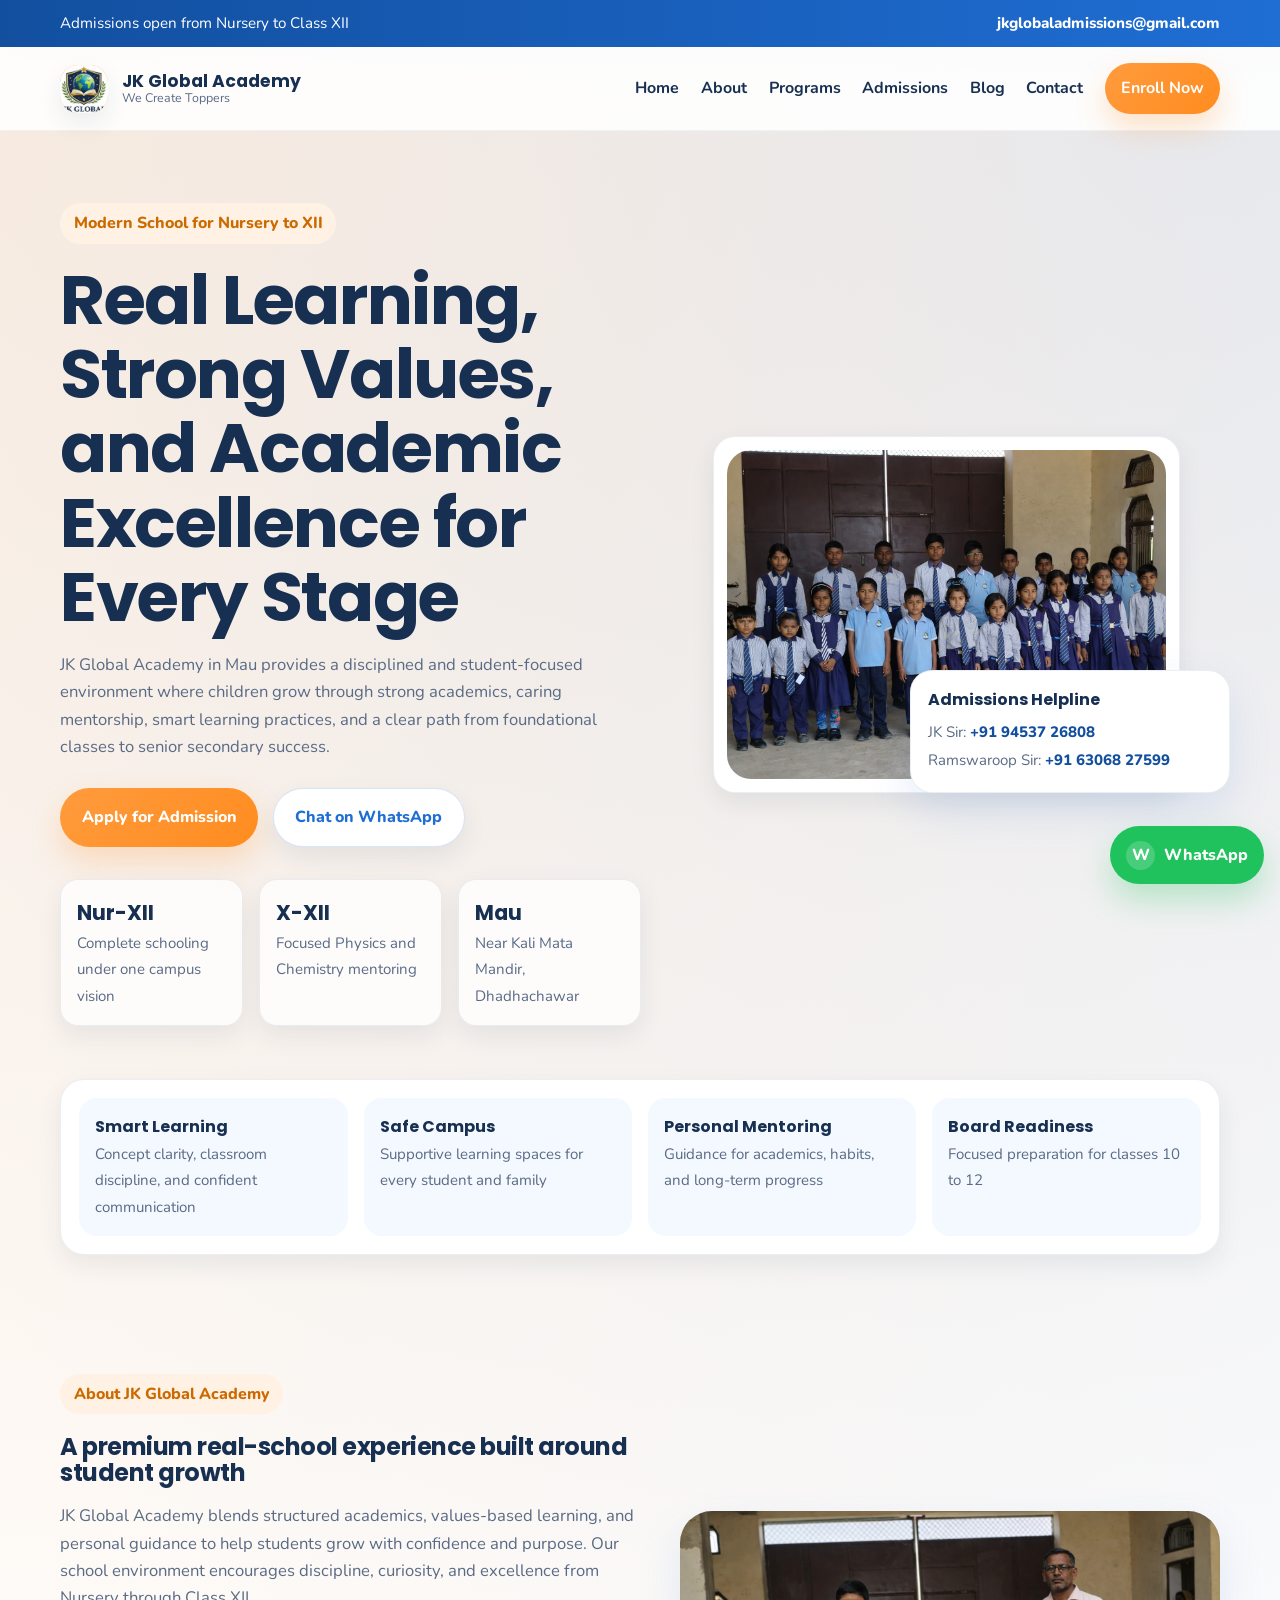
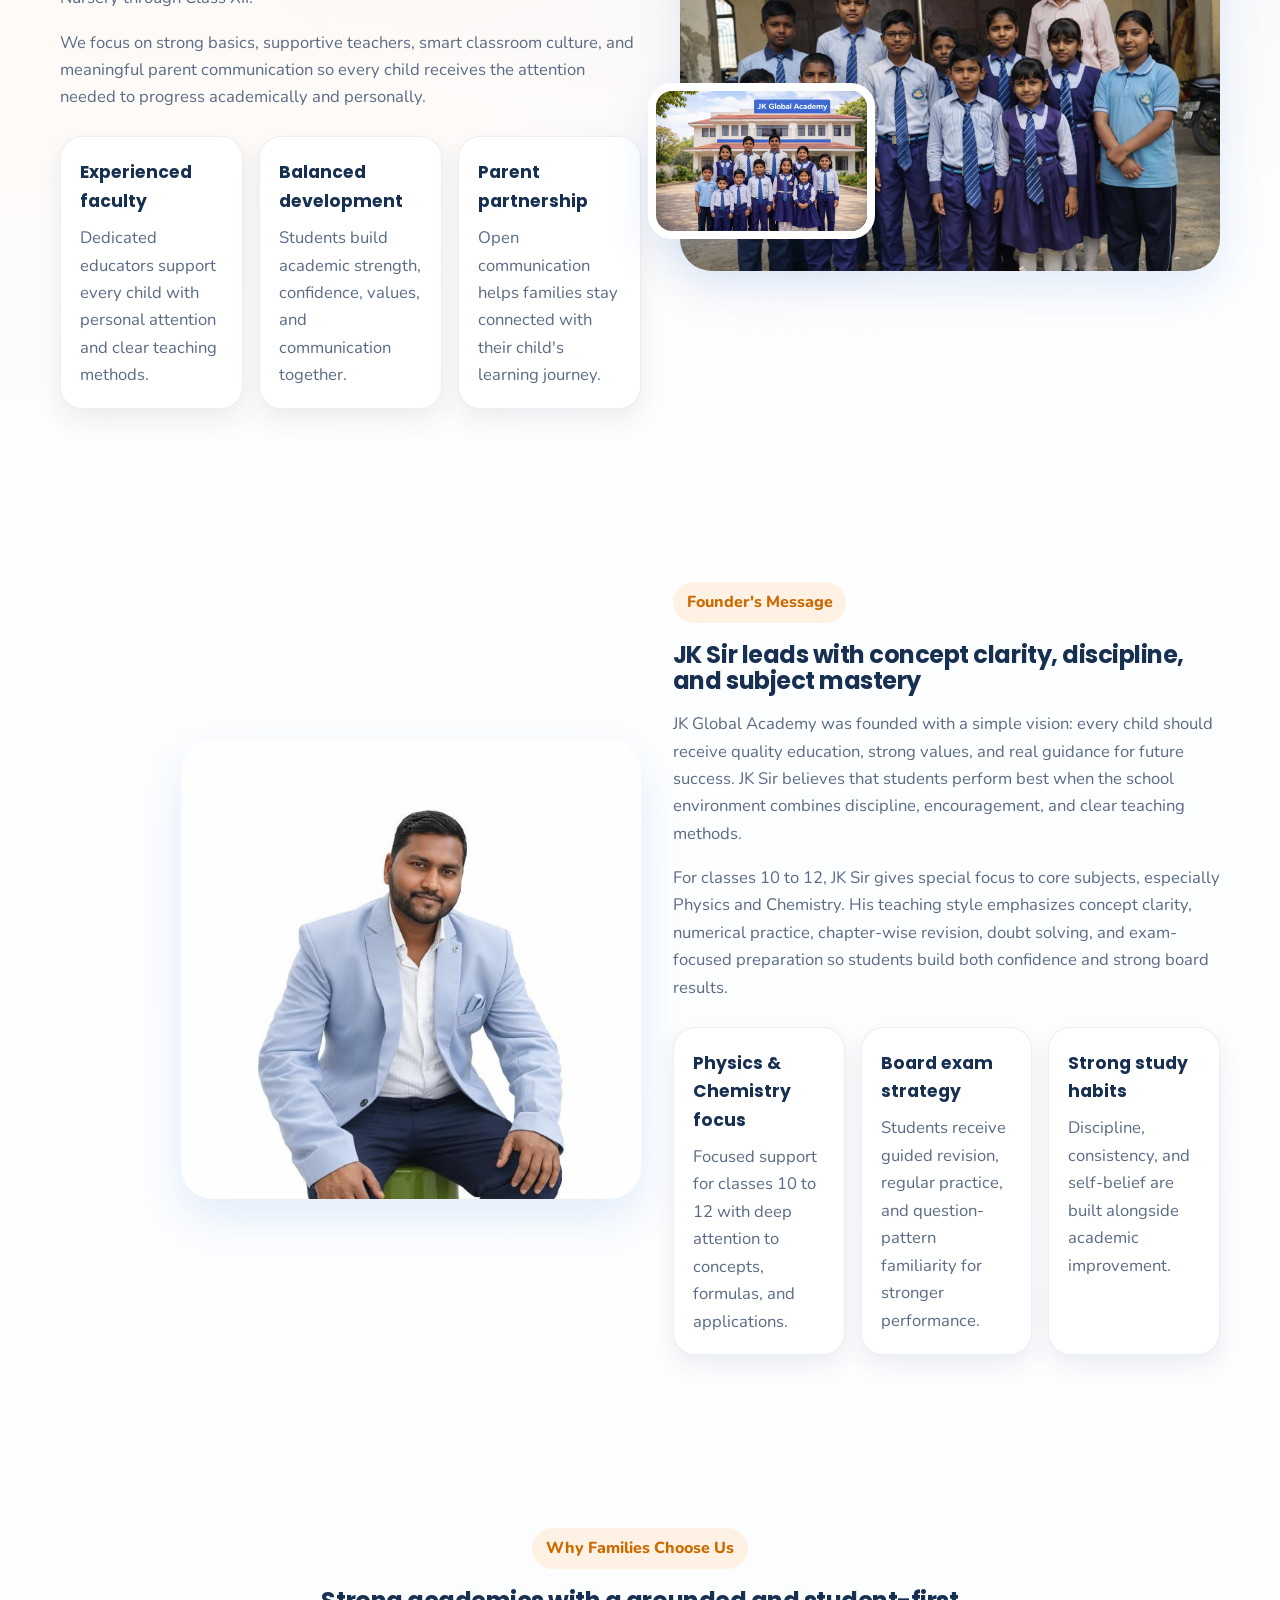
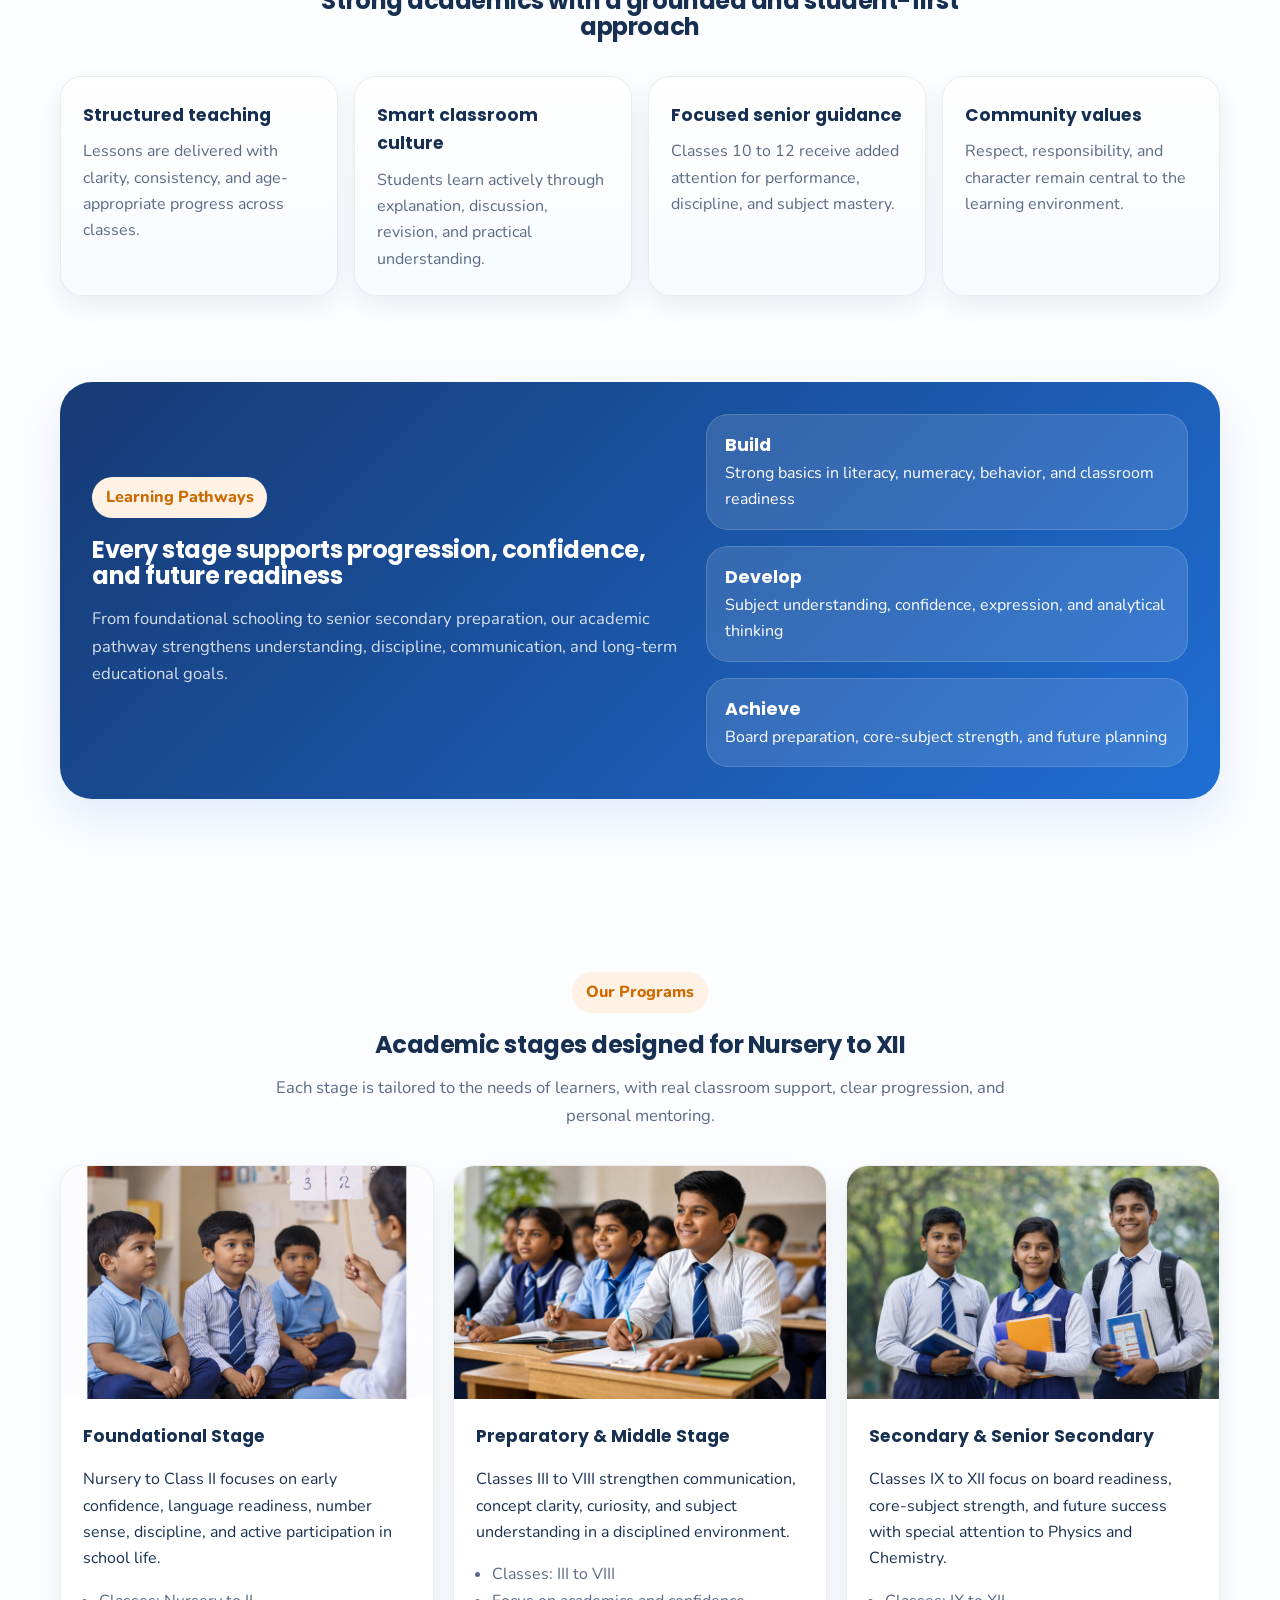
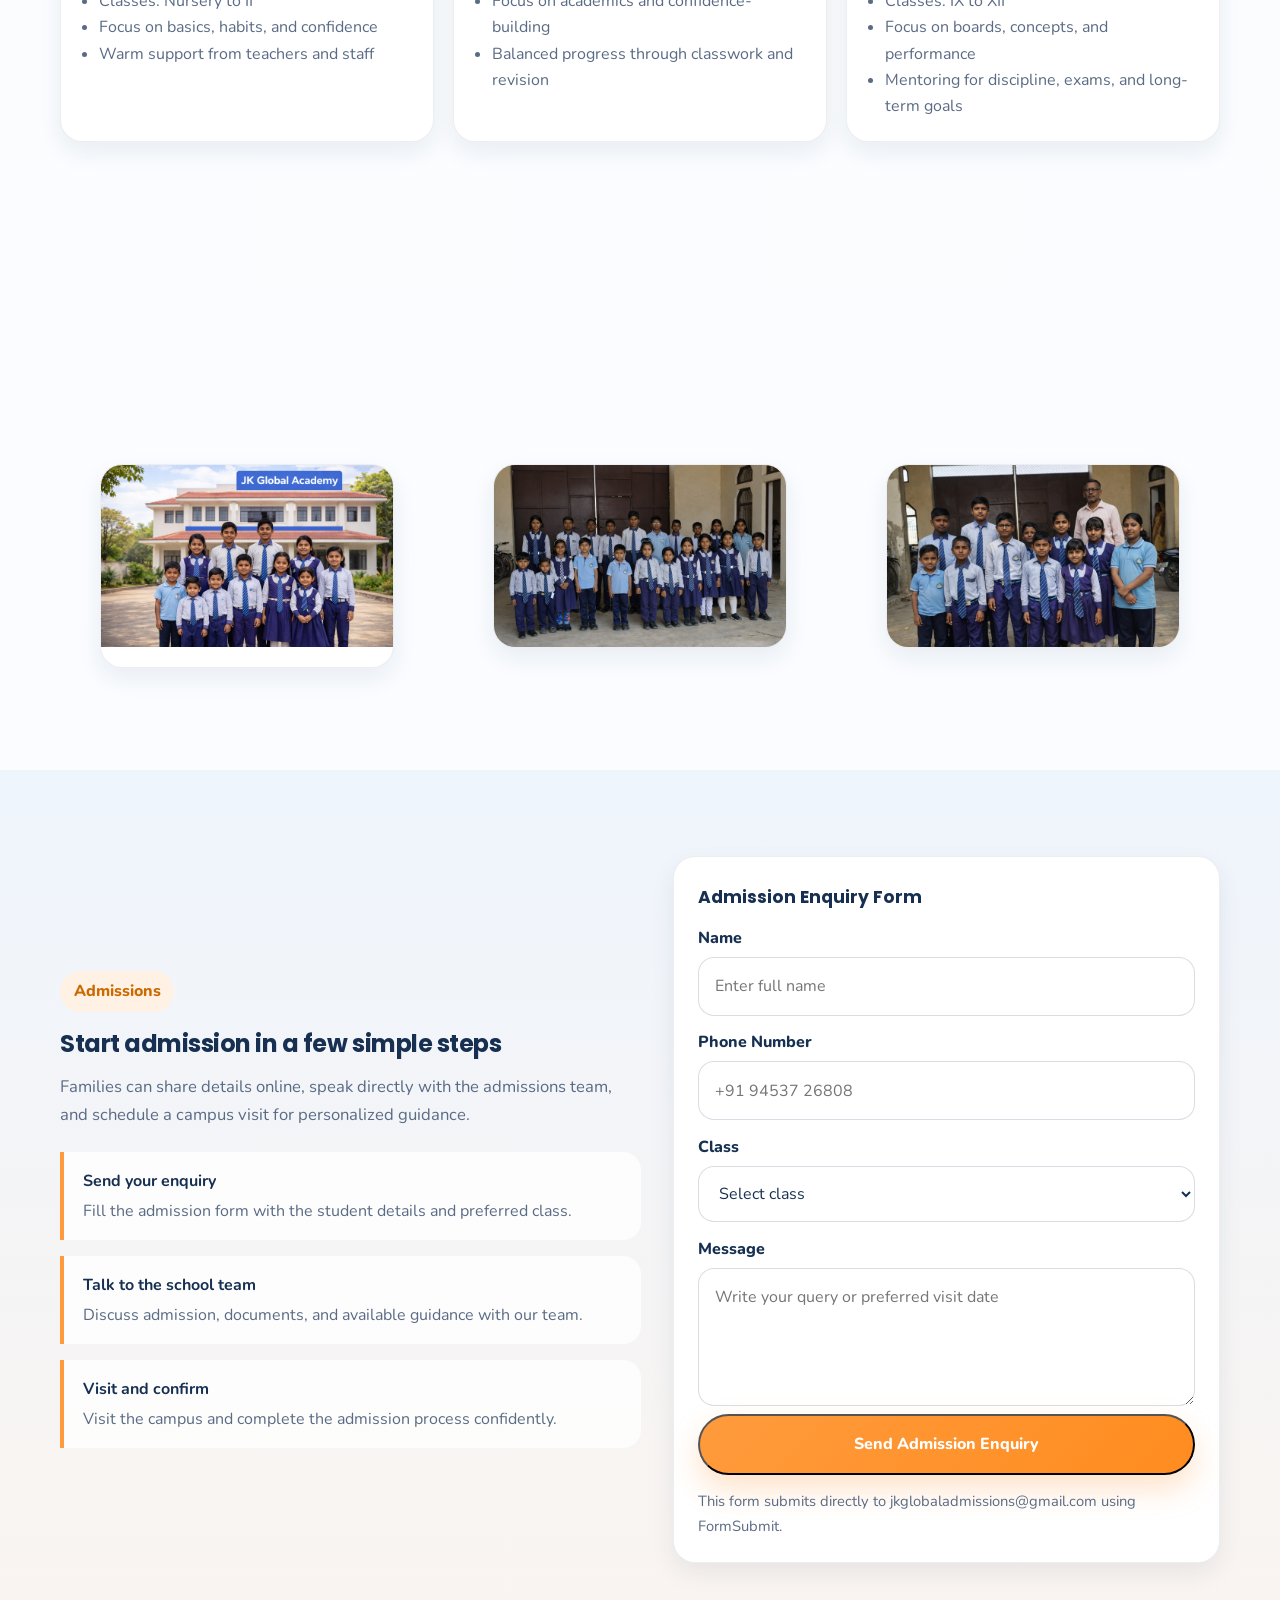
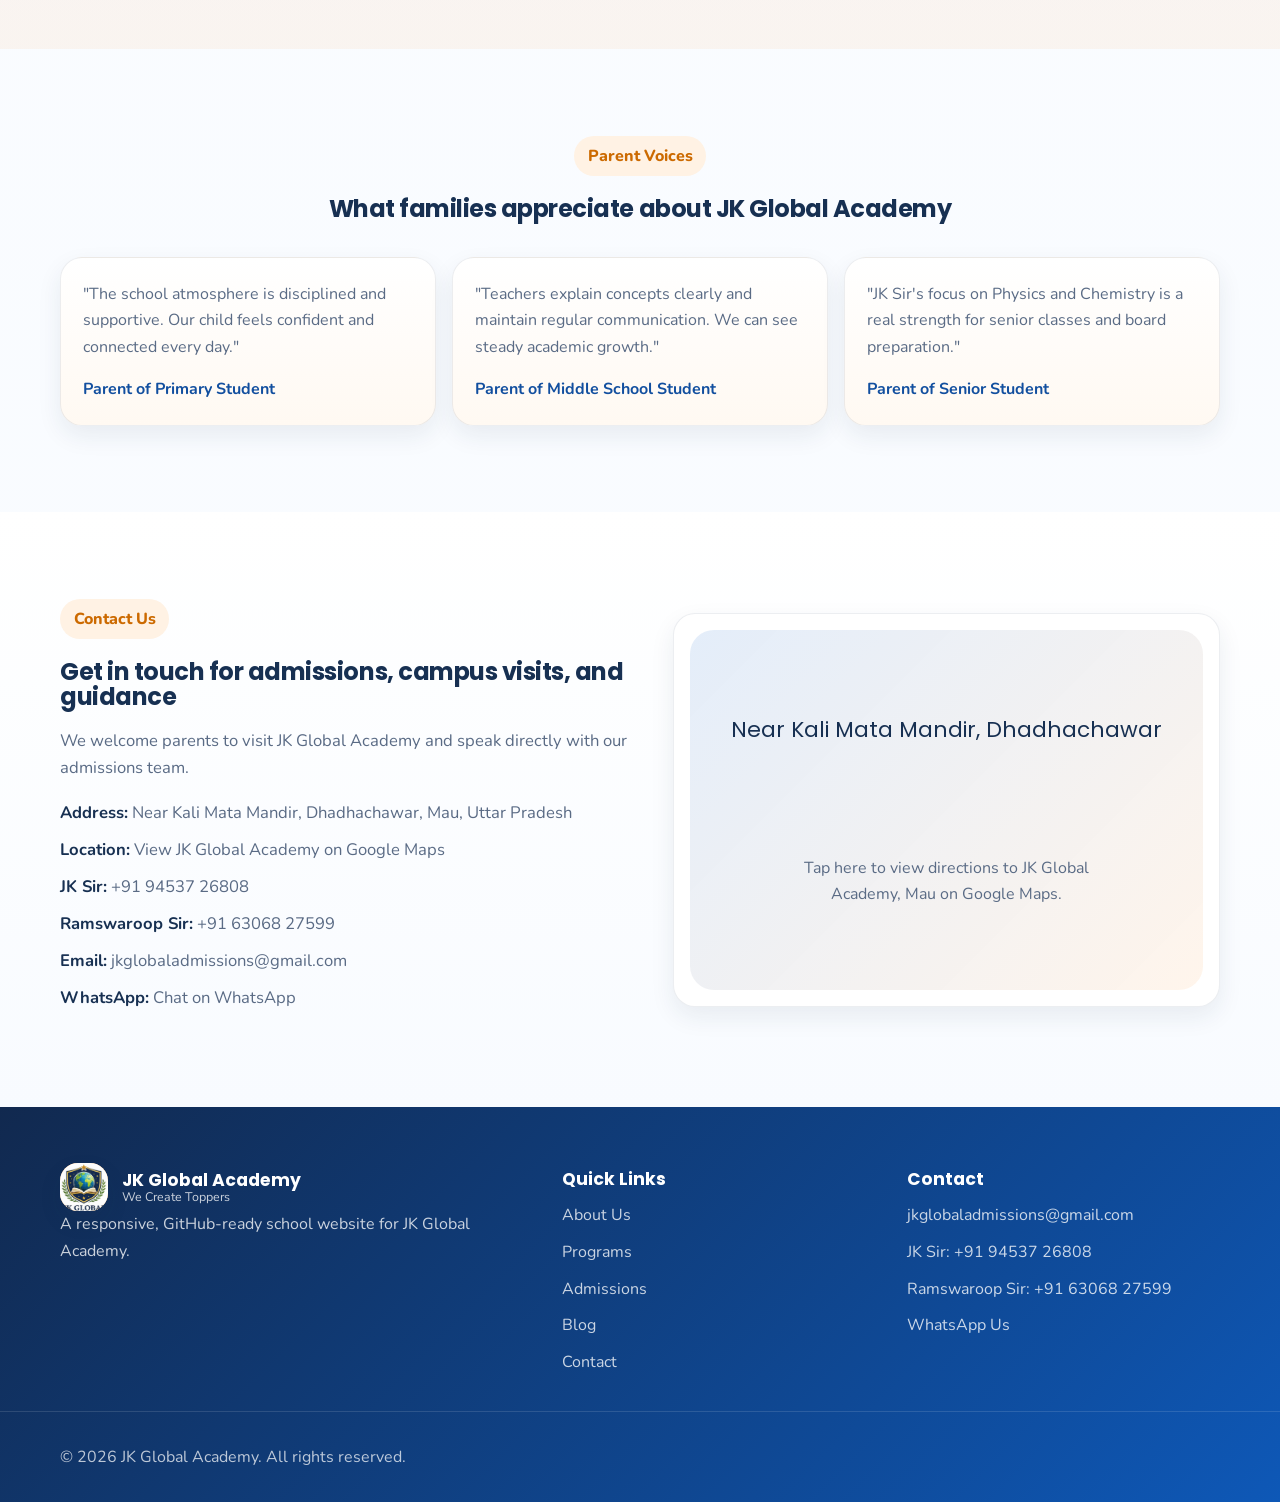
==== index.html @ 8e48e890 "Initial JK Global Academy website" ====
<!DOCTYPE html>
<html lang="en">
<head>
  <meta charset="UTF-8">
  <meta name="viewport" content="width=device-width, initial-scale=1.0">
  <title>JK Global Academy | Nursery to Class XII School in Mau</title>
  <meta name="description" content="JK Global Academy is a modern school in Mau offering quality education from Nursery to Class XII with strong academics, Physics and Chemistry mentoring, smart classrooms, and student-focused learning.">
  <meta name="keywords" content="JK Global Academy, school in Mau, Nursery to XII school, smart classrooms, Physics Chemistry coaching, school admissions Mau">
  <meta name="theme-color" content="#1f6ed4">
  <meta property="og:title" content="JK Global Academy | Nursery to Class XII School in Mau">
  <meta property="og:description" content="A modern and student-focused school in Mau with strong academics, disciplined learning, and future-ready education from Nursery to Class XII.">
  <meta property="og:type" content="website">
  <meta property="og:image" content="images/hero-campus.png">
  <meta property="og:url" content="./index.html">
  <link rel="preconnect" href="https://fonts.googleapis.com">
  <link rel="preconnect" href="https://fonts.gstatic.com" crossorigin>
  <link href="https://fonts.googleapis.com/css2?family=Nunito:wght@400;600;700;800&family=Poppins:wght@500;600;700;800&display=swap" rel="stylesheet">
  <link rel="stylesheet" href="css/style.css">
  <script type="application/ld+json">
    {
      "@context": "https://schema.org",
      "@type": "School",
      "name": "JK Global Academy",
      "description": "A modern school offering education from Nursery to Class XII in Mau, Uttar Pradesh.",
      "url": "./index.html",
      "logo": "images/jk-global-academy-logo.jpeg",
      "image": "images/hero-campus.png",
      "email": "jkglobaladmissions@gmail.com",
      "telephone": "+91 94537 26808",
      "hasMap": "https://goo.gl/maps/88rn2fQvHPdk5mEs8",
      "address": {
        "@type": "PostalAddress",
        "streetAddress": "Near Kali Mata Mandir, Dhadhachawar",
        "addressLocality": "Mau",
        "addressRegion": "Uttar Pradesh",
        "addressCountry": "IN"
      }
    }
  </script>
</head>
<body>
  <a class="skip-link" href="#main-content">Skip to content</a>

  <header class="site-header" id="top">
    <div class="topbar">
      <div class="container topbar__content">
        <p>Admissions open from Nursery to Class XII</p>
        <a href="mailto:jkglobaladmissions@gmail.com">jkglobaladmissions@gmail.com</a>
      </div>
    </div>

    <div class="nav-shell">
      <div class="container navbar">
        <a class="brand" href="index.html" aria-label="JK Global Academy home">
          <span class="brand__mark">
            <img src="images/jk-global-academy-logo.jpeg" alt="JK Global Academy logo" width="80" height="80">
          </span>
          <span class="brand__text">
            <strong>JK Global Academy</strong>
            <small>We Create Toppers</small>
          </span>
        </a>

        <button class="nav-toggle" type="button" aria-expanded="false" aria-controls="site-menu" aria-label="Toggle navigation">
          <span></span>
          <span></span>
          <span></span>
        </button>

        <nav class="nav-menu" id="site-menu" aria-label="Primary">
          <a href="#top">Home</a>
          <a href="#about">About</a>
          <a href="#programs">Programs</a>
          <a href="#admissions">Admissions</a>
          <a href="blog.html">Blog</a>
          <a href="#contact">Contact</a>
          <a class="btn btn--sm btn--primary" href="#admissions">Enroll Now</a>
        </nav>
      </div>
    </div>
  </header>

  <main id="main-content">
    <section class="hero">
      <div class="container hero__grid">
        <div class="hero__content reveal">
          <span class="eyebrow">Modern School for Nursery to XII</span>
          <h1>Real Learning, Strong Values, and Academic Excellence for Every Stage</h1>
          <p>
            JK Global Academy in Mau provides a disciplined and student-focused environment where children grow through strong academics, caring mentorship, smart learning practices, and a clear path from foundational classes to senior secondary success.
          </p>
          <div class="hero__actions">
            <a class="btn btn--primary" href="#admissions">Apply for Admission</a>
            <a class="btn btn--secondary" href="https://wa.me/919453726808" target="_blank" rel="noopener noreferrer">Chat on WhatsApp</a>
          </div>
          <ul class="hero__stats" aria-label="School highlights">
            <li><strong>Nur-XII</strong><span>Complete schooling under one campus vision</span></li>
            <li><strong>X-XII</strong><span>Focused Physics and Chemistry mentoring</span></li>
            <li><strong>Mau</strong><span>Near Kali Mata Mandir, Dhadhachawar</span></li>
          </ul>
        </div>

        <div class="hero__visual reveal">
          <figure class="hero-photo">
            <img src="images/hero-campus.png" alt="JK Global Academy students standing together on campus" width="1536" height="1024" fetchpriority="high">
          </figure>
          <div class="hero-badge">
            <strong>Admissions Helpline</strong>
            <p>JK Sir: <a href="tel:+919453726808">+91 94537 26808</a></p>
            <p>Ramswaroop Sir: <a href="tel:+916306827599">+91 63068 27599</a></p>
          </div>
        </div>
      </div>
    </section>

    <section class="trust-strip">
      <div class="container trust-strip__grid reveal">
        <div>
          <strong>Smart Learning</strong>
          <span>Concept clarity, classroom discipline, and confident communication</span>
        </div>
        <div>
          <strong>Safe Campus</strong>
          <span>Supportive learning spaces for every student and family</span>
        </div>
        <div>
          <strong>Personal Mentoring</strong>
          <span>Guidance for academics, habits, and long-term progress</span>
        </div>
        <div>
          <strong>Board Readiness</strong>
          <span>Focused preparation for classes 10 to 12</span>
        </div>
      </div>
    </section>

    <section class="section about" id="about">
      <div class="container split">
        <div class="section-copy reveal">
          <span class="eyebrow">About JK Global Academy</span>
          <h2>A premium real-school experience built around student growth</h2>
          <p>
            JK Global Academy blends structured academics, values-based learning, and personal guidance to help students grow with confidence and purpose. Our school environment encourages discipline, curiosity, and excellence from Nursery through Class XII.
          </p>
          <p>
            We focus on strong basics, supportive teachers, smart classroom culture, and meaningful parent communication so every child receives the attention needed to progress academically and personally.
          </p>
          <div class="feature-list">
            <article>
              <h3>Experienced faculty</h3>
              <p>Dedicated educators support every child with personal attention and clear teaching methods.</p>
            </article>
            <article>
              <h3>Balanced development</h3>
              <p>Students build academic strength, confidence, values, and communication together.</p>
            </article>
            <article>
              <h3>Parent partnership</h3>
              <p>Open communication helps families stay connected with their child's learning journey.</p>
            </article>
          </div>
        </div>

        <div class="about-visual reveal">
          <div class="media-stack">
            <img class="media-stack__main photo-frame" src="images/about-students.png" alt="JK Global Academy students with a teacher on campus" width="1536" height="1024" loading="lazy">
            <img class="media-stack__float photo-frame" src="images/school-gallery-1.png" alt="Young students learning together at JK Global Academy" width="1536" height="1024" loading="lazy">
          </div>
        </div>
      </div>
    </section>

    <section class="section founder">
      <div class="container split founder__grid">
        <div class="about-visual reveal">
          <div class="media-stack founder-stack">
            <img class="media-stack__main founder-photo" src="images/jk-sir-founder.png" alt="JK Sir, founder of JK Global Academy" width="640" height="640" loading="lazy">
          </div>
        </div>

        <div class="section-copy reveal">
          <span class="eyebrow">Founder's Message</span>
          <h2>JK Sir leads with concept clarity, discipline, and subject mastery</h2>
          <p>
            JK Global Academy was founded with a simple vision: every child should receive quality education, strong values, and real guidance for future success. JK Sir believes that students perform best when the school environment combines discipline, encouragement, and clear teaching methods.
          </p>
          <p>
            For classes 10 to 12, JK Sir gives special focus to core subjects, especially Physics and Chemistry. His teaching style emphasizes concept clarity, numerical practice, chapter-wise revision, doubt solving, and exam-focused preparation so students build both confidence and strong board results.
          </p>
          <div class="feature-list founder-points">
            <article>
              <h3>Physics &amp; Chemistry focus</h3>
              <p>Focused support for classes 10 to 12 with deep attention to concepts, formulas, and applications.</p>
            </article>
            <article>
              <h3>Board exam strategy</h3>
              <p>Students receive guided revision, regular practice, and question-pattern familiarity for stronger performance.</p>
            </article>
            <article>
              <h3>Strong study habits</h3>
              <p>Discipline, consistency, and self-belief are built alongside academic improvement.</p>
            </article>
          </div>
        </div>
      </div>
    </section>

    <section class="section reasons">
      <div class="container">
        <div class="section-heading reveal">
          <span class="eyebrow">Why Families Choose Us</span>
          <h2>Strong academics with a grounded and student-first approach</h2>
        </div>
        <div class="cards-grid">
          <article class="info-card reveal">
            <h3>Structured teaching</h3>
            <p>Lessons are delivered with clarity, consistency, and age-appropriate progress across classes.</p>
          </article>
          <article class="info-card reveal">
            <h3>Smart classroom culture</h3>
            <p>Students learn actively through explanation, discussion, revision, and practical understanding.</p>
          </article>
          <article class="info-card reveal">
            <h3>Focused senior guidance</h3>
            <p>Classes 10 to 12 receive added attention for performance, discipline, and subject mastery.</p>
          </article>
          <article class="info-card reveal">
            <h3>Community values</h3>
            <p>Respect, responsibility, and character remain central to the learning environment.</p>
          </article>
        </div>
      </div>
    </section>

    <section class="section pathways">
      <div class="container">
        <div class="pathways__box reveal">
          <div class="section-copy">
            <span class="eyebrow">Learning Pathways</span>
            <h2>Every stage supports progression, confidence, and future readiness</h2>
            <p>
              From foundational schooling to senior secondary preparation, our academic pathway strengthens understanding, discipline, communication, and long-term educational goals.
            </p>
          </div>
          <div class="pathways__steps">
            <div><strong>Build</strong><span>Strong basics in literacy, numeracy, behavior, and classroom readiness</span></div>
            <div><strong>Develop</strong><span>Subject understanding, confidence, expression, and analytical thinking</span></div>
            <div><strong>Achieve</strong><span>Board preparation, core-subject strength, and future planning</span></div>
          </div>
        </div>
      </div>
    </section>

    <section class="section programs" id="programs">
      <div class="container">
        <div class="section-heading reveal">
          <span class="eyebrow">Our Programs</span>
          <h2>Academic stages designed for Nursery to XII</h2>
          <p>Each stage is tailored to the needs of learners, with real classroom support, clear progression, and personal mentoring.</p>
        </div>

        <div class="program-grid">
          <article class="program-card reveal">
            <img src="images/foundational-stage.png" alt="Foundational stage students at JK Global Academy" width="1011" height="927" loading="lazy">
            <div class="program-card__content">
              <h3>Foundational Stage</h3>
              <p>Nursery to Class II focuses on early confidence, language readiness, number sense, discipline, and active participation in school life.</p>
              <ul>
                <li>Classes: Nursery to II</li>
                <li>Focus on basics, habits, and confidence</li>
                <li>Warm support from teachers and staff</li>
              </ul>
            </div>
          </article>

          <article class="program-card reveal">
            <img src="images/preparatory-middle-stage.png" alt="Preparatory and middle stage students learning in the classroom" width="1536" height="1024" loading="lazy">
            <div class="program-card__content">
              <h3>Preparatory &amp; Middle Stage</h3>
              <p>Classes III to VIII strengthen communication, concept clarity, curiosity, and subject understanding in a disciplined environment.</p>
              <ul>
                <li>Classes: III to VIII</li>
                <li>Focus on academics and confidence-building</li>
                <li>Balanced progress through classwork and revision</li>
              </ul>
            </div>
          </article>

          <article class="program-card reveal">
            <img src="images/secondary-senior-stage.png" alt="Secondary and senior secondary students of JK Global Academy" width="1536" height="1024" loading="lazy">
            <div class="program-card__content">
              <h3>Secondary &amp; Senior Secondary</h3>
              <p>Classes IX to XII focus on board readiness, core-subject strength, and future success with special attention to Physics and Chemistry.</p>
              <ul>
                <li>Classes: IX to XII</li>
                <li>Focus on boards, concepts, and performance</li>
                <li>Mentoring for discipline, exams, and long-term goals</li>
              </ul>
            </div>
          </article>
        </div>
      </div>
    </section>

    <section class="section gallery-alt">
      <div class="container">
        <div class="section-heading reveal">
          <span class="eyebrow">School Highlights</span>
          <h2>Real moments from the JK Global Academy learning environment</h2>
          <p>Our campus reflects discipline, participation, and a strong sense of belonging for students across classes.</p>
        </div>
        <div class="gallery-grid">
          <figure class="gallery-card gallery-card--large reveal">
            <img src="images/school-gallery-1.png" alt="Young students at JK Global Academy during a school activity" width="1536" height="1024" loading="lazy">
          </figure>
          <figure class="gallery-card reveal">
            <img src="images/school-gallery-2.png" alt="Senior students learning together in a classroom" width="1536" height="1024" loading="lazy">
          </figure>
          <figure class="gallery-card reveal">
            <img src="images/about-students.png" alt="Student group photo with teacher at JK Global Academy" width="1536" height="1024" loading="lazy">
          </figure>
        </div>
      </div>
    </section>

    <section class="section admissions" id="admissions">
      <div class="container admissions__grid">
        <div class="section-copy reveal">
          <span class="eyebrow">Admissions</span>
          <h2>Start admission in a few simple steps</h2>
          <p>
            Families can share details online, speak directly with the admissions team, and schedule a campus visit for personalized guidance.
          </p>
          <ol class="timeline">
            <li><strong>Send your enquiry</strong><span>Fill the admission form with the student details and preferred class.</span></li>
            <li><strong>Talk to the school team</strong><span>Discuss admission, documents, and available guidance with our team.</span></li>
            <li><strong>Visit and confirm</strong><span>Visit the campus and complete the admission process confidently.</span></li>
          </ol>
        </div>

        <form class="admission-form reveal" action="https://formsubmit.co/jkglobaladmissions@gmail.com" method="POST">
          <h3>Admission Enquiry Form</h3>
          <input type="hidden" name="_subject" value="New Admission Enquiry - JK Global Academy">
          <input type="hidden" name="_captcha" value="false">
          <input type="hidden" name="_template" value="table">

          <label for="name">Name</label>
          <input id="name" name="Name" type="text" placeholder="Enter full name" required>

          <label for="phone">Phone Number</label>
          <input id="phone" name="Phone Number" type="tel" inputmode="tel" placeholder="+91 94537 26808" required>

          <label for="class">Class</label>
          <select id="class" name="Class" required>
            <option value="">Select class</option>
            <option>Nursery to II</option>
            <option>III to VIII</option>
            <option>IX to XII</option>
          </select>

          <label for="message">Message</label>
          <textarea id="message" name="Message" rows="4" placeholder="Write your query or preferred visit date"></textarea>

          <button class="btn btn--primary btn--block" type="submit">Send Admission Enquiry</button>
          <p class="form-note">This form submits directly to <a href="mailto:jkglobaladmissions@gmail.com">jkglobaladmissions@gmail.com</a> using FormSubmit.</p>
        </form>
      </div>
    </section>

    <section class="section testimonials">
      <div class="container">
        <div class="section-heading reveal">
          <span class="eyebrow">Parent Voices</span>
          <h2>What families appreciate about JK Global Academy</h2>
        </div>
        <div class="testimonial-grid">
          <article class="testimonial-card reveal">
            <p>"The school atmosphere is disciplined and supportive. Our child feels confident and connected every day."</p>
            <strong>Parent of Primary Student</strong>
          </article>
          <article class="testimonial-card reveal">
            <p>"Teachers explain concepts clearly and maintain regular communication. We can see steady academic growth."</p>
            <strong>Parent of Middle School Student</strong>
          </article>
          <article class="testimonial-card reveal">
            <p>"JK Sir's focus on Physics and Chemistry is a real strength for senior classes and board preparation."</p>
            <strong>Parent of Senior Student</strong>
          </article>
        </div>
      </div>
    </section>

    <section class="section contact" id="contact">
      <div class="container contact__grid">
        <div class="section-copy reveal">
          <span class="eyebrow">Contact Us</span>
          <h2>Get in touch for admissions, campus visits, and guidance</h2>
          <p>We welcome parents to visit JK Global Academy and speak directly with our admissions team.</p>
          <div class="contact-list">
            <p><strong>Address:</strong> Near Kali Mata Mandir, Dhadhachawar, Mau, Uttar Pradesh</p>
            <p><strong>Location:</strong> <a href="https://goo.gl/maps/88rn2fQvHPdk5mEs8" target="_blank" rel="noopener noreferrer">View JK Global Academy on Google Maps</a></p>
            <p><strong>JK Sir:</strong> <a href="tel:+919453726808">+91 94537 26808</a></p>
            <p><strong>Ramswaroop Sir:</strong> <a href="tel:+916306827599">+91 63068 27599</a></p>
            <p><strong>Email:</strong> <a href="mailto:jkglobaladmissions@gmail.com">jkglobaladmissions@gmail.com</a></p>
            <p><strong>WhatsApp:</strong> <a href="https://wa.me/919453726808" target="_blank" rel="noopener noreferrer">Chat on WhatsApp</a></p>
          </div>
        </div>

        <div class="map-card reveal">
          <a class="map-placeholder map-placeholder--link" href="https://goo.gl/maps/88rn2fQvHPdk5mEs8" target="_blank" rel="noopener noreferrer" aria-label="Open JK Global Academy location in Google Maps">
            <span>Near Kali Mata Mandir, Dhadhachawar</span>
            <p>Tap here to view directions to JK Global Academy, Mau on Google Maps.</p>
          </a>
        </div>
      </div>
    </section>
  </main>

  <footer class="site-footer">
    <div class="container footer-grid">
      <div>
        <a class="brand brand--footer" href="index.html">
          <span class="brand__mark">
            <img src="images/jk-global-academy-logo.jpeg" alt="JK Global Academy logo" width="80" height="80" loading="lazy">
          </span>
          <span class="brand__text">
            <strong>JK Global Academy</strong>
            <small>We Create Toppers</small>
          </span>
        </a>
        <p class="footer-copy">A responsive, GitHub-ready school website for JK Global Academy.</p>
      </div>

      <div>
        <h3>Quick Links</h3>
        <ul class="footer-links">
          <li><a href="#about">About Us</a></li>
          <li><a href="#programs">Programs</a></li>
          <li><a href="#admissions">Admissions</a></li>
          <li><a href="blog.html">Blog</a></li>
          <li><a href="#contact">Contact</a></li>
        </ul>
      </div>

      <div>
        <h3>Contact</h3>
        <ul class="footer-links">
          <li><a href="mailto:jkglobaladmissions@gmail.com">jkglobaladmissions@gmail.com</a></li>
          <li><a href="tel:+919453726808">JK Sir: +91 94537 26808</a></li>
          <li><a href="tel:+916306827599">Ramswaroop Sir: +91 63068 27599</a></li>
          <li><a href="https://wa.me/919453726808" target="_blank" rel="noopener noreferrer">WhatsApp Us</a></li>
        </ul>
      </div>
    </div>

    <div class="footer-bottom">
      <div class="container">
        <p>&copy; 2026 JK Global Academy. All rights reserved.</p>
      </div>
    </div>
  </footer>

  <a class="whatsapp-float" href="https://wa.me/919453726808" target="_blank" rel="noopener noreferrer" aria-label="Chat on WhatsApp">
    <span aria-hidden="true">W</span>
    <span>WhatsApp</span>
  </a>

  <script src="js/script.js" defer></script>
</body>
</html>
---- css/style.css ----
:root{
  --primary:#1f6ed4;
  --primary-dark:#124f9f;
  --accent:#ff9b3d;
  --accent-soft:#fff2e4;
  --surface:#ffffff;
  --surface-alt:#f4f8ff;
  --text:#173052;
  --muted:#5a6b85;
  --line:rgba(23,48,82,.1);
  --shadow:0 18px 45px rgba(31,110,212,.12);
  --shadow-soft:0 10px 24px rgba(23,48,82,.08);
  --radius-lg:32px;
  --radius-md:22px;
  --radius-sm:16px;
  --container:min(1160px,calc(100% - 2rem));
}

*{box-sizing:border-box}
html{scroll-behavior:smooth}
body{
  margin:0;
  font-family:"Nunito",sans-serif;
  color:var(--text);
  background:
    radial-gradient(circle at top left,rgba(255,155,61,.16),transparent 28%),
    radial-gradient(circle at top right,rgba(31,110,212,.12),transparent 24%),
    linear-gradient(180deg,#fff 0%,#f8fbff 100%);
  line-height:1.65;
}
img{display:block;max-width:100%;height:auto}
a{color:inherit;text-decoration:none}
button,input,select,textarea{font:inherit}
button{cursor:pointer}
.container{width:var(--container);margin:0 auto}
.section{padding:5.4rem 0}
.skip-link{position:absolute;left:-999px;top:0;background:#000;color:#fff;padding:.75rem 1rem;z-index:100}
.skip-link:focus{left:1rem}

.topbar{background:linear-gradient(90deg,var(--primary-dark),var(--primary));color:#fff;font-size:.95rem}
.topbar__content{display:flex;align-items:center;justify-content:space-between;gap:1rem;padding:.7rem 0}
.topbar p{margin:0}
.topbar a{font-weight:800}

.nav-shell{position:sticky;top:0;z-index:40;backdrop-filter:blur(16px);background:rgba(255,255,255,.88);border-bottom:1px solid rgba(23,48,82,.06)}
.navbar{display:flex;align-items:center;justify-content:space-between;gap:1rem;padding:1rem 0}
.brand{display:flex;align-items:center;gap:.9rem;min-width:0}
.brand__mark{
  width:3rem;height:3rem;display:grid;place-items:center;border-radius:18px;background:linear-gradient(135deg,var(--accent),#ffb95f);
  box-shadow:var(--shadow-soft);overflow:hidden
}
.brand__mark img{width:100%;height:100%;object-fit:cover}
.brand__text{display:flex;flex-direction:column;line-height:1.1}
.brand__text strong{font-family:"Poppins",sans-serif;font-size:1.08rem}
.brand__text small{color:var(--muted);font-size:.78rem}

.nav-menu{display:flex;align-items:center;gap:1.35rem}
.nav-menu a{font-weight:700;transition:color .25s ease,transform .25s ease}
.nav-menu a:hover{color:var(--primary);transform:translateY(-1px)}
.nav-toggle{display:none;width:3rem;height:3rem;border:1px solid var(--line);border-radius:16px;background:#fff;padding:.65rem}
.nav-toggle span{display:block;height:2px;border-radius:99px;background:var(--text)}
.nav-toggle span+span{margin-top:.32rem}

.btn{
  display:inline-flex;align-items:center;justify-content:center;gap:.45rem;padding:.95rem 1.35rem;border-radius:999px;
  font-weight:800;transition:transform .25s ease,box-shadow .25s ease,background .25s ease
}
.btn:hover{transform:translateY(-2px)}
.btn--primary{background:linear-gradient(135deg,var(--accent),#ff8c1f);color:#fff;box-shadow:0 14px 30px rgba(255,155,61,.28)}
.btn--secondary{background:#fff;color:var(--primary);border:1px solid rgba(31,110,212,.18);box-shadow:var(--shadow-soft)}
.btn--sm{padding:.75rem 1rem}
.btn--block{width:100%}

.eyebrow{
  display:inline-flex;padding:.45rem .85rem;border-radius:999px;background:var(--accent-soft);color:#cc6a00;
  font-weight:800;margin-bottom:1rem
}
.hero h1,.section-heading h2,.section-copy h2,.blog-hero h1,.article-card h1{
  margin:.2rem 0 1rem;font-family:"Poppins",sans-serif;line-height:1.08;letter-spacing:-.02em
}
.hero h1{font-size:clamp(2.5rem,6vw,4.3rem)}
.section-heading{max-width:760px;margin:0 auto 2.25rem;text-align:center}
.hero p,.section-heading p,.section-copy p,.blog-hero p,.article-card p{color:var(--muted);font-size:1.04rem}

.hero{padding:4.5rem 0 3.3rem}
.hero__grid,.split,.admissions__grid,.contact__grid,.blog-hero__grid{
  display:grid;grid-template-columns:1.03fr .97fr;gap:2rem;align-items:center
}
.hero__actions{display:flex;flex-wrap:wrap;gap:.9rem;margin:1.7rem 0 2rem}
.hero__stats{margin:0;padding:0;list-style:none;display:grid;grid-template-columns:repeat(3,1fr);gap:1rem}
.hero__stats li{padding:1rem;background:rgba(255,255,255,.76);border:1px solid rgba(23,48,82,.08);border-radius:18px;box-shadow:var(--shadow-soft)}
.hero__stats strong{display:block;font-family:"Poppins",sans-serif;font-size:1.3rem}
.hero__stats span{font-size:.94rem;color:var(--muted)}

.hero__visual{position:relative}
.hero-photo,.blog-hero__image,.gallery-card,.program-card,.blog-card,.article-card,.map-card,.testimonial-card,.info-card,.admission-form,.feature-list article{
  background:#fff;border:1px solid rgba(23,48,82,.08);border-radius:var(--radius-md);box-shadow:var(--shadow-soft)
}
.hero-photo{overflow:hidden;padding:.8rem}
.hero-photo img{border-radius:24px;aspect-ratio:4/3;object-fit:cover}
.hero-badge{
  position:absolute;right:-.6rem;bottom:1rem;width:min(320px,84%);padding:1rem 1.1rem;border-radius:22px;background:#fff;
  box-shadow:var(--shadow);border:1px solid rgba(23,48,82,.08)
}
.hero-badge strong{display:block;font-family:"Poppins",sans-serif;margin-bottom:.45rem}
.hero-badge p{margin:.2rem 0;color:var(--muted);font-size:.94rem}
.hero-badge a{color:var(--primary-dark);font-weight:800}

.trust-strip{padding:0 0 2rem}
.trust-strip__grid{display:grid;grid-template-columns:repeat(4,1fr);gap:1rem;padding:1.15rem;background:#fff;border-radius:24px;border:1px solid rgba(23,48,82,.08);box-shadow:var(--shadow-soft)}
.trust-strip__grid div{padding:1rem;border-radius:18px;background:var(--surface-alt)}
.trust-strip__grid strong{display:block;font-family:"Poppins",sans-serif}
.trust-strip__grid span{color:var(--muted);font-size:.94rem}

.feature-list{display:grid;grid-template-columns:repeat(3,1fr);gap:1rem;margin-top:1.6rem}
.feature-list article{padding:1.2rem}
.feature-list h3,.info-card h3,.program-card h3,.admission-form h3,.site-footer h3,.blog-card h2{
  margin:.1rem 0 .55rem;font-family:"Poppins",sans-serif;font-size:1.08rem
}
.feature-list p,.info-card p,.testimonial-card p,.footer-copy,.blog-card p{margin:0;color:var(--muted)}

.media-stack{position:relative;max-width:540px;margin-left:auto}
.media-stack__main{border-radius:var(--radius-lg);box-shadow:var(--shadow)}
.media-stack__float{
  position:absolute;left:-2rem;bottom:2rem;width:min(250px,42%);border:8px solid #fff;border-radius:24px;box-shadow:var(--shadow)
}
.photo-frame{object-fit:cover;background:#edf4ff}
.founder__grid{align-items:center}
.founder-stack{max-width:460px}
.founder-photo{width:100%;aspect-ratio:1/1;object-fit:cover;background:#f4f8ff}
.founder-points{grid-template-columns:repeat(3,1fr)}

.cards-grid,.testimonial-grid{display:grid;grid-template-columns:repeat(4,1fr);gap:1rem}
.testimonial-grid{grid-template-columns:repeat(3,1fr)}
.info-card,.testimonial-card{padding:1.4rem}
.info-card{background:linear-gradient(180deg,#fff,#f7fbff)}
.testimonial-card{background:linear-gradient(180deg,#fff,#fff9f2)}
.testimonial-card strong{display:block;margin-top:1rem;color:var(--primary-dark)}

.pathways{padding-top:0}
.pathways__box{
  display:grid;grid-template-columns:1.1fr .9fr;gap:1.5rem;align-items:center;padding:2rem;border-radius:var(--radius-lg);
  background:linear-gradient(135deg,#163a74,#1f6ed4);color:#fff;box-shadow:var(--shadow)
}
.pathways__box p{color:rgba(255,255,255,.82)}
.pathways__steps{display:grid;gap:1rem}
.pathways__steps div{padding:1rem 1.15rem;border-radius:22px;background:rgba(255,255,255,.12);border:1px solid rgba(255,255,255,.15)}
.pathways__steps strong{display:block;font-family:"Poppins",sans-serif;font-size:1.1rem}

.program-grid,.blog-grid,.gallery-grid{display:grid;grid-template-columns:repeat(3,1fr);gap:1.2rem}
.program-card,.blog-card,.gallery-card{overflow:hidden}
.program-card img,.blog-card img,.gallery-card img{width:100%;aspect-ratio:16/10;object-fit:cover}
.program-card{transition:transform .28s ease,box-shadow .28s ease}
.program-card:hover,.blog-card:hover,.gallery-card:hover{transform:translateY(-8px);box-shadow:0 20px 48px rgba(23,48,82,.14)}
.program-card__content,.blog-card__content{padding:1.35rem}
.program-card ul{margin:1rem 0 0;padding-left:1rem;color:var(--muted)}
.gallery-card--large{grid-row:span 2}

.gallery-alt{padding-top:0}

.admissions{background:linear-gradient(180deg,rgba(31,110,212,.05),rgba(255,155,61,.08))}
.timeline{margin:1.5rem 0 0;padding:0;list-style:none;display:grid;gap:1rem}
.timeline li{display:grid;gap:.2rem;padding:1rem 1rem 1rem 1.2rem;border-left:4px solid var(--accent);background:rgba(255,255,255,.8);border-radius:0 18px 18px 0}
.timeline span{color:var(--muted)}
.admission-form{padding:1.5rem}
.admission-form label{display:block;margin:.85rem 0 .35rem;font-weight:800}
.admission-form input,.admission-form select,.admission-form textarea{
  width:100%;border:1px solid rgba(23,48,82,.16);border-radius:16px;padding:.95rem 1rem;background:#fff;color:var(--text);
  transition:border-color .25s ease,box-shadow .25s ease
}
.admission-form input:focus,.admission-form select:focus,.admission-form textarea:focus{
  outline:none;border-color:var(--primary);box-shadow:0 0 0 4px rgba(31,110,212,.12)
}
.form-note{margin:.9rem 0 0;color:var(--muted);font-size:.92rem}

.contact{background:linear-gradient(180deg,#fff,#f8fbff)}
.contact-list p{margin:.6rem 0;color:var(--muted)}
.contact-list strong{color:var(--text)}
.map-card{padding:1rem}
.map-placeholder{
  min-height:360px;border-radius:24px;display:grid;place-items:center;text-align:center;padding:2rem;
  background:linear-gradient(135deg,rgba(31,110,212,.12),rgba(255,155,61,.1)),repeating-linear-gradient(45deg,rgba(255,255,255,.6) 0,rgba(255,255,255,.6) 14px,transparent 14px,transparent 28px)
}
.map-placeholder--link{transition:transform .25s ease,box-shadow .25s ease}
.map-placeholder--link:hover{transform:translateY(-4px);box-shadow:var(--shadow)}
.map-placeholder span{display:block;font-family:"Poppins",sans-serif;font-size:1.35rem;margin-bottom:.45rem}
.map-placeholder p{max-width:320px;margin:0;color:var(--muted)}

.blog-hero{padding:4.4rem 0 2.4rem}
.blog-hero__image{overflow:hidden;padding:.8rem}
.blog-hero__image img{border-radius:24px;aspect-ratio:4/3;object-fit:cover}
.blog-card__tag{font-weight:800;color:var(--primary);margin-bottom:.55rem}
.article-stack{display:grid;gap:1.4rem}
.article-card{padding:1.7rem}
.article-card h2{margin:1.2rem 0 .65rem;font-family:"Poppins",sans-serif;font-size:1.2rem}

.site-footer{color:#fff;background:linear-gradient(135deg,#11294f,#0e58b7);padding-top:3.5rem}
.footer-grid{display:grid;grid-template-columns:1.2fr .8fr .8fr;gap:2rem;padding-bottom:2.2rem}
.brand--footer .brand__text small,.footer-copy,.footer-links a{color:rgba(255,255,255,.78)}
.footer-links{list-style:none;margin:0;padding:0;display:grid;gap:.65rem}
.footer-bottom{border-top:1px solid rgba(255,255,255,.12);padding:1rem 0;color:rgba(255,255,255,.72)}

.whatsapp-float{
  position:fixed;right:1rem;bottom:1rem;z-index:30;display:inline-flex;align-items:center;gap:.55rem;padding:.9rem 1rem;border-radius:999px;
  background:#20c25d;color:#fff;font-weight:800;box-shadow:0 16px 32px rgba(32,194,93,.28)
}
.whatsapp-float span:first-child{
  width:1.8rem;height:1.8rem;display:grid;place-items:center;border-radius:50%;background:rgba(255,255,255,.18)
}

.reveal{opacity:0;transform:translateY(26px);transition:opacity .7s ease,transform .7s ease}
.reveal.is-visible{opacity:1;transform:translateY(0)}

@media (max-width:1080px){
  .hero__grid,.split,.admissions__grid,.contact__grid,.blog-hero__grid,.pathways__box,.program-grid,.cards-grid,.testimonial-grid,.trust-strip__grid,.footer-grid,.gallery-grid,.feature-list,.blog-grid{grid-template-columns:1fr 1fr}
  .program-grid .program-card:last-child,.gallery-card--large{grid-column:auto;grid-row:auto}
}

@media (max-width:860px){
  .topbar__content{flex-direction:column;text-align:center}
  .nav-toggle{display:block}
  .nav-menu{
    position:absolute;left:1rem;right:1rem;top:calc(100% + .75rem);display:none;flex-direction:column;align-items:flex-start;
    padding:1rem;border-radius:24px;background:#fff;box-shadow:var(--shadow);border:1px solid rgba(23,48,82,.08)
  }
  .nav-menu.is-open{display:flex}
  .hero__grid,.split,.admissions__grid,.contact__grid,.blog-hero__grid,.pathways__box,.program-grid,.cards-grid,.testimonial-grid,.trust-strip__grid,.footer-grid,.gallery-grid,.feature-list,.blog-grid,.founder-points{grid-template-columns:1fr}
  .hero{padding-top:3rem}
  .hero__visual{min-height:auto}
  .hero-badge{position:relative;right:auto;bottom:auto;width:100%;margin-top:1rem}
  .hero__stats{grid-template-columns:1fr}
  .media-stack{margin:0 auto}
  .media-stack__float{left:auto;right:1rem;bottom:1rem}
}

@media (max-width:560px){
  .section{padding:4.2rem 0}
  .navbar{padding:.9rem 0}
  .brand__text strong{font-size:1rem}
  .brand__text small{font-size:.72rem}
  .hero__actions{flex-direction:column;align-items:stretch}
  .btn{width:100%}
  .media-stack__float{position:relative;right:auto;bottom:auto;left:auto;width:100%;margin-top:1rem;border-width:0}
  .whatsapp-float span:last-child{display:none}
}
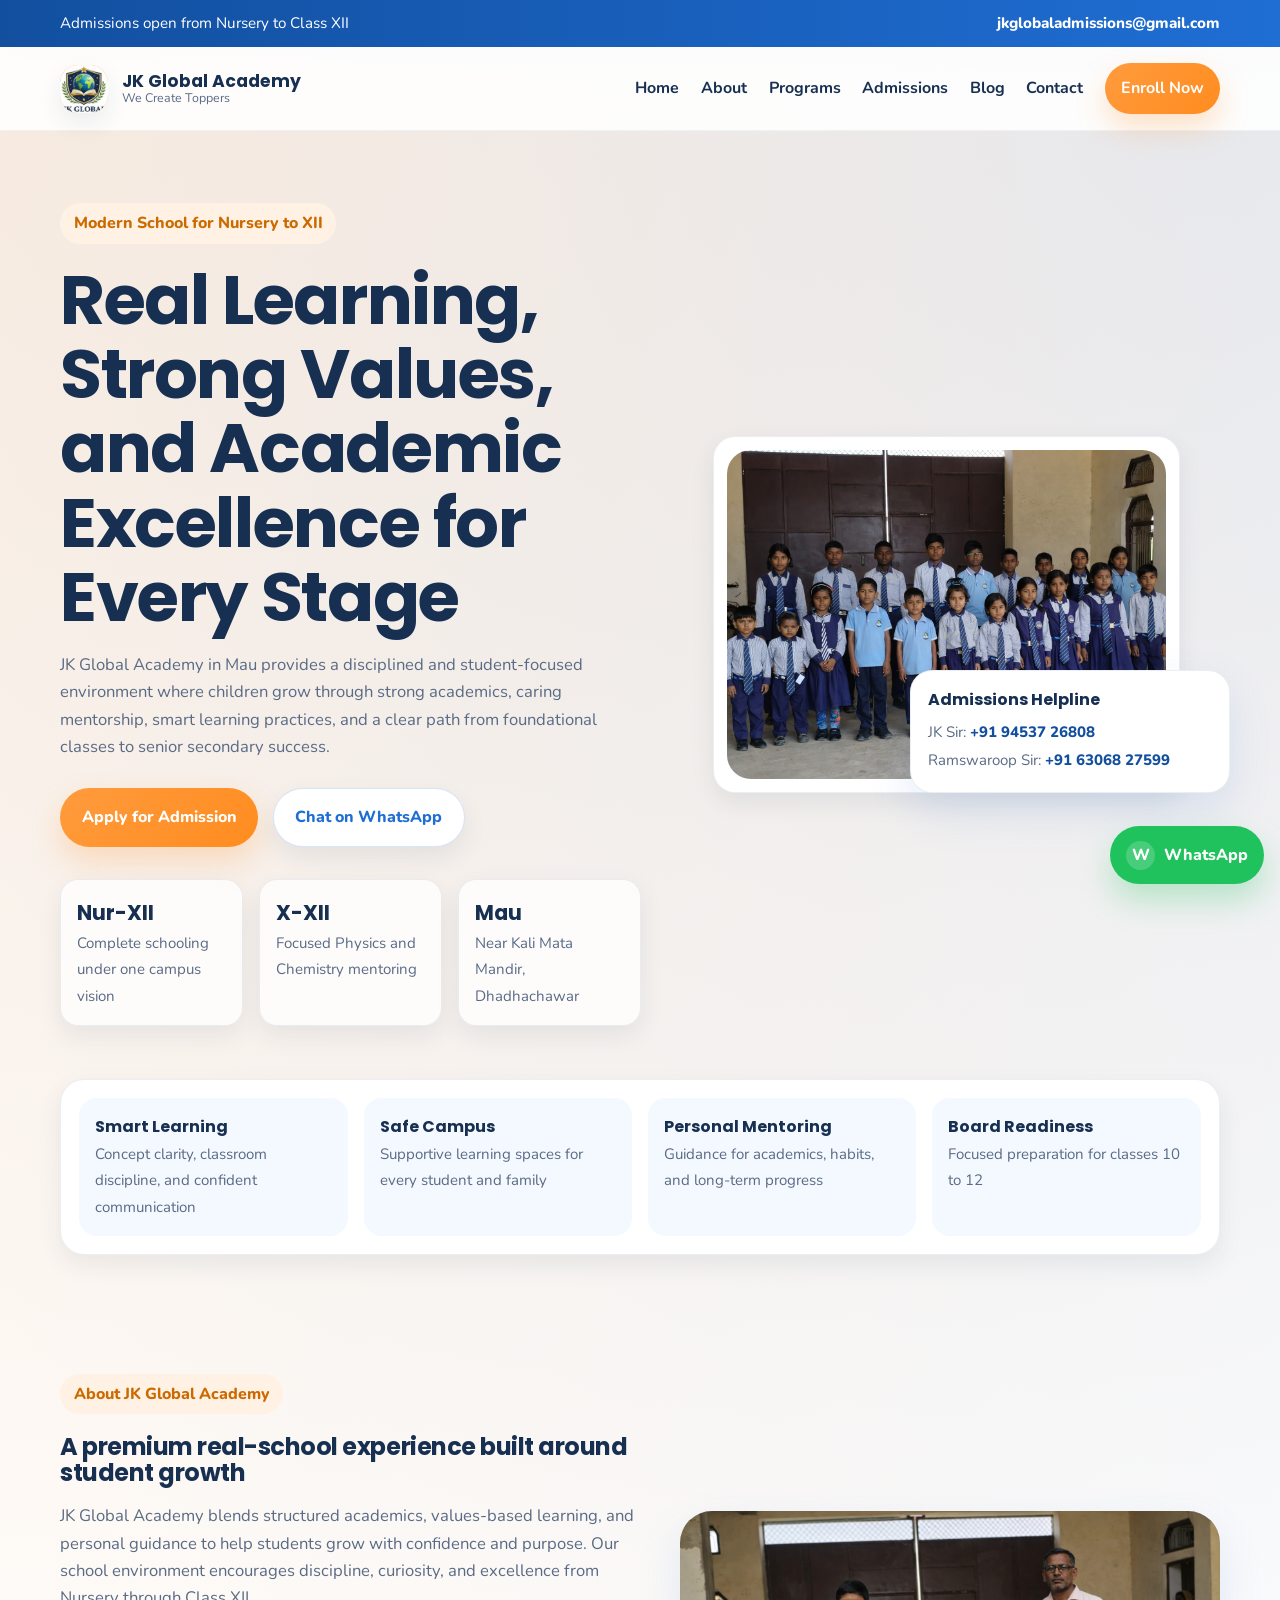
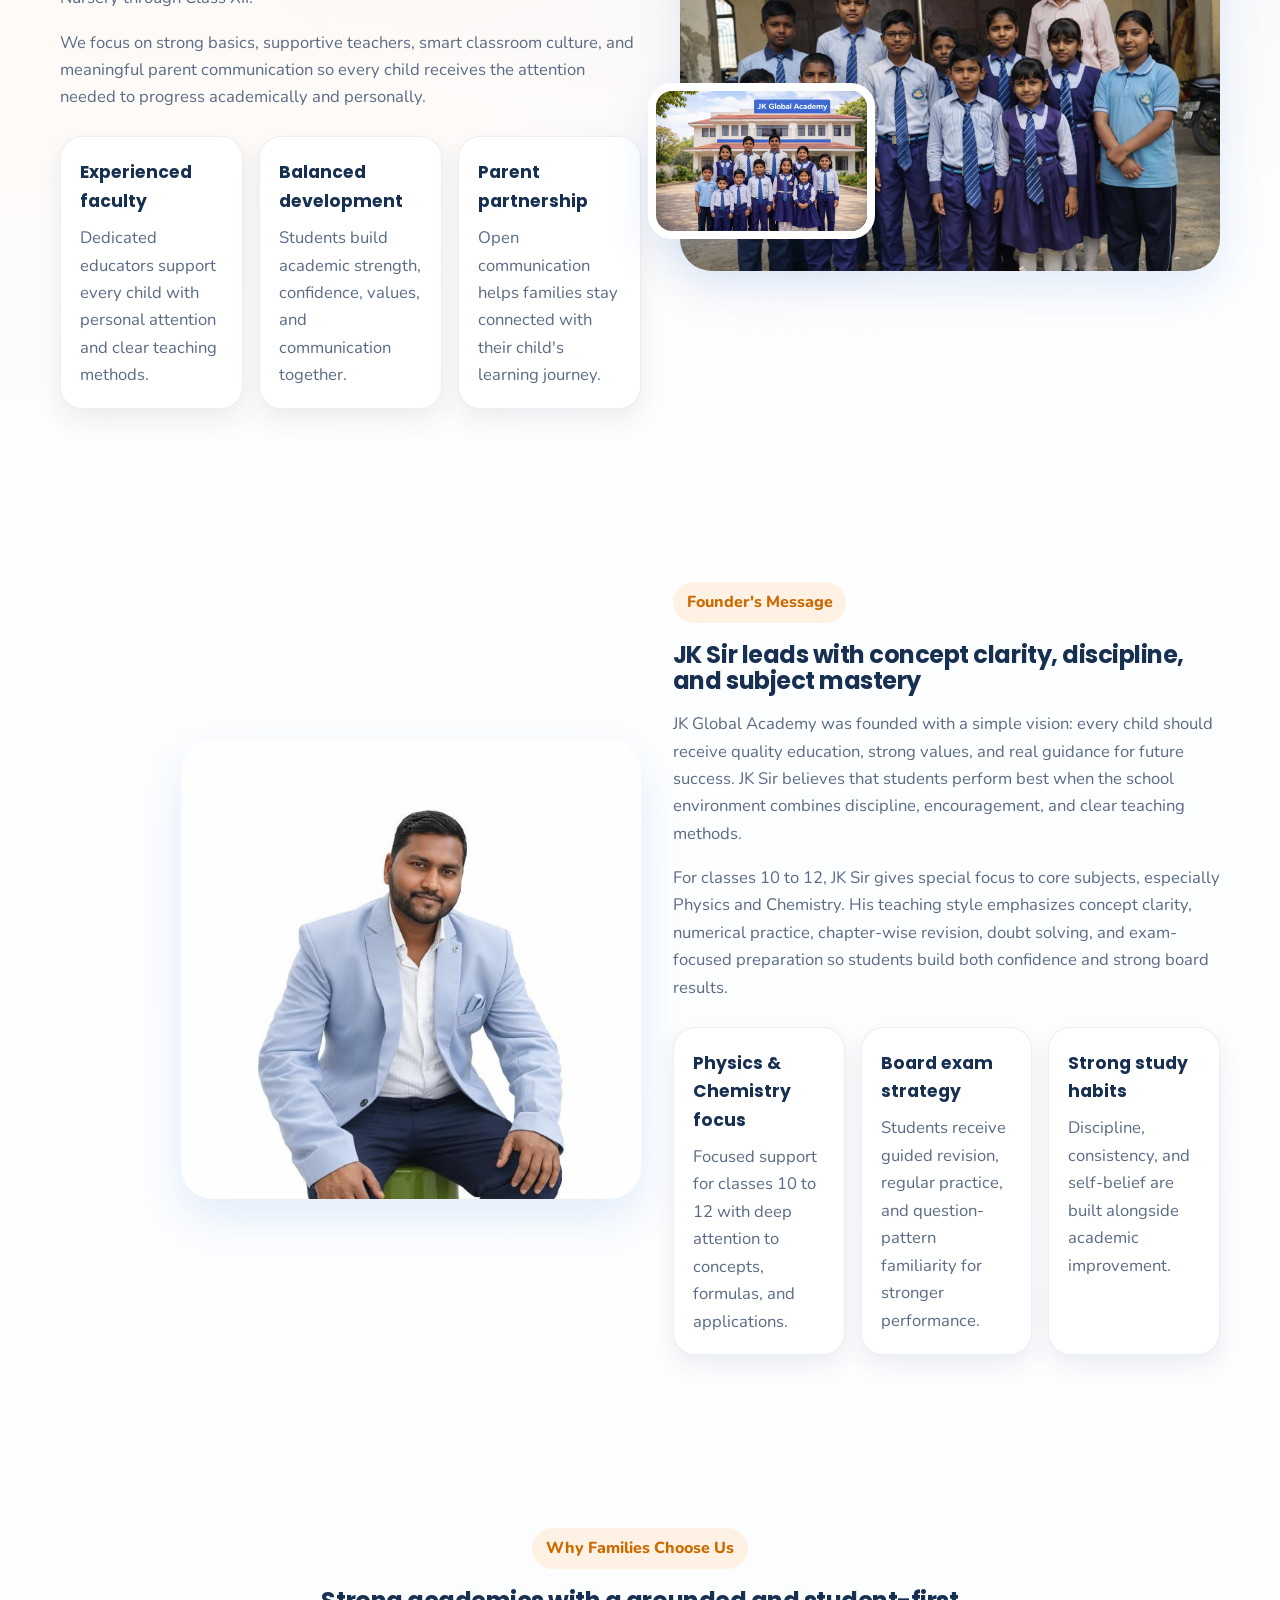
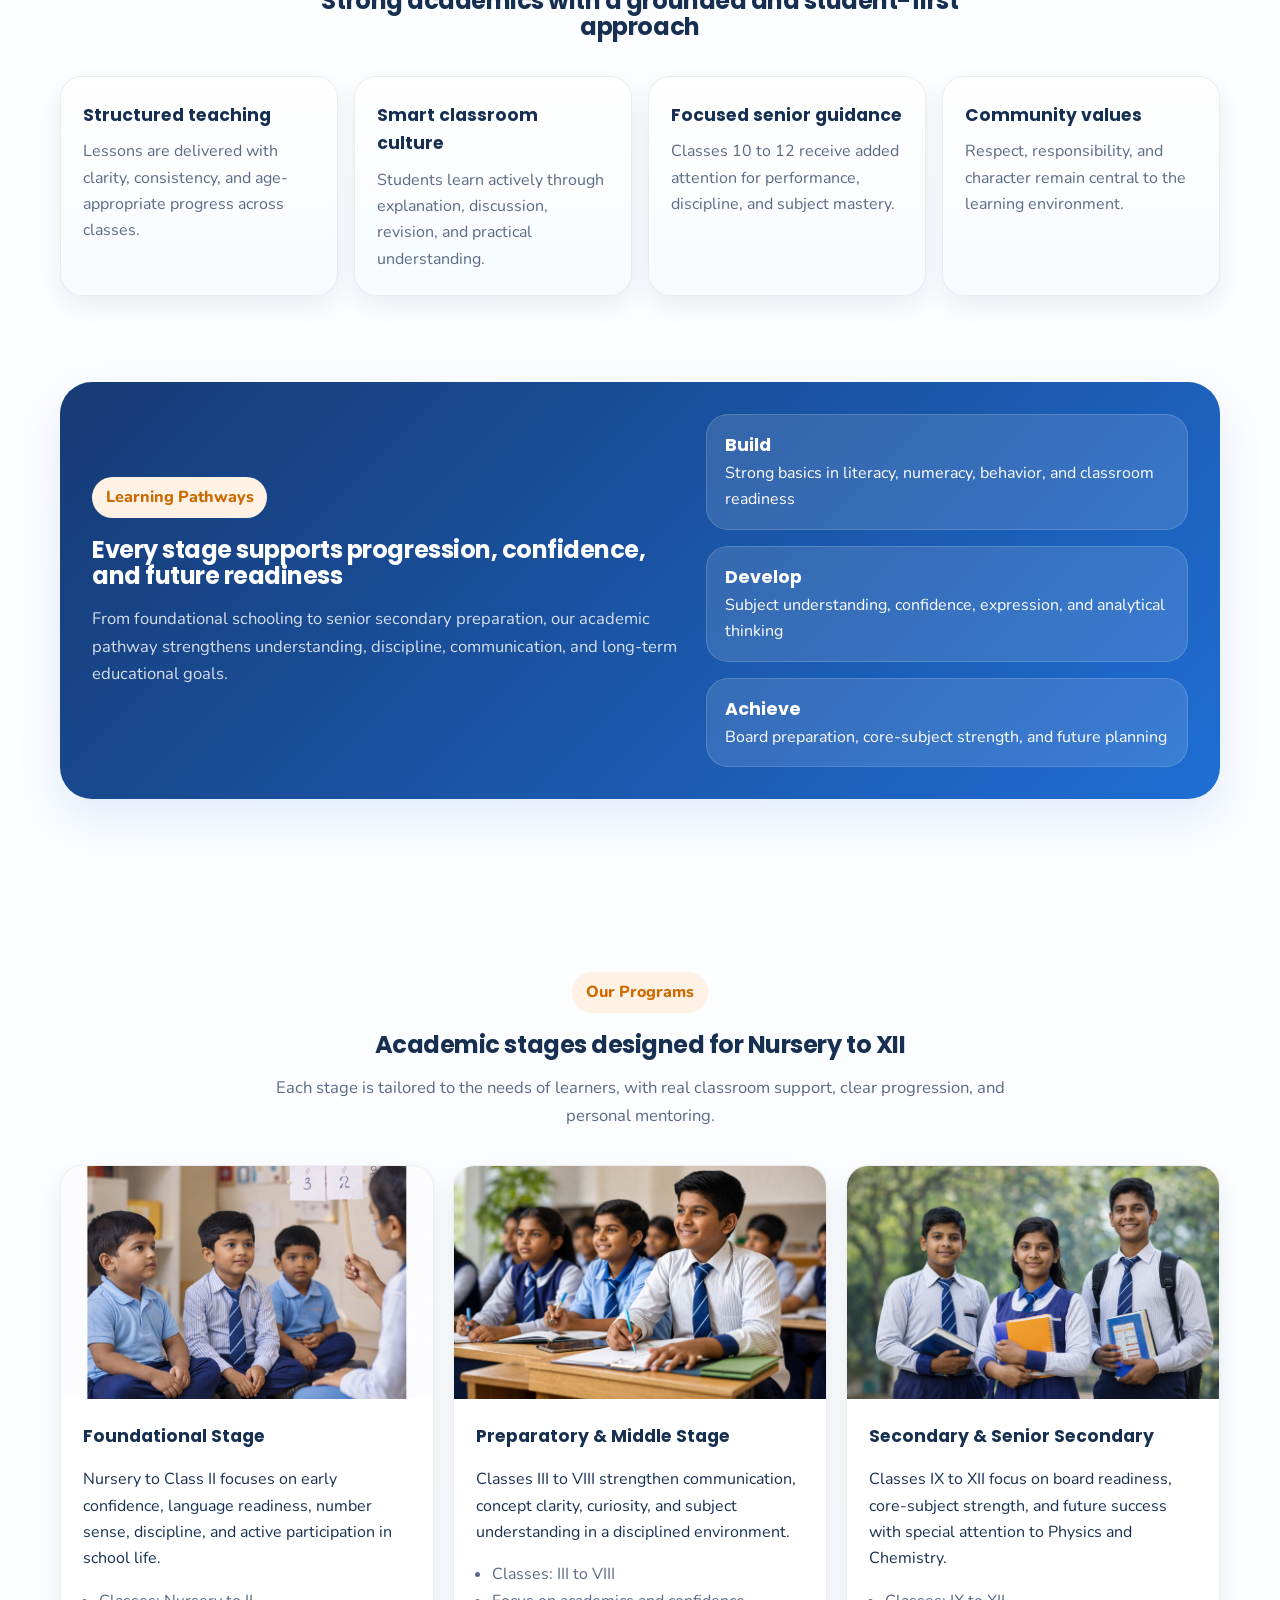
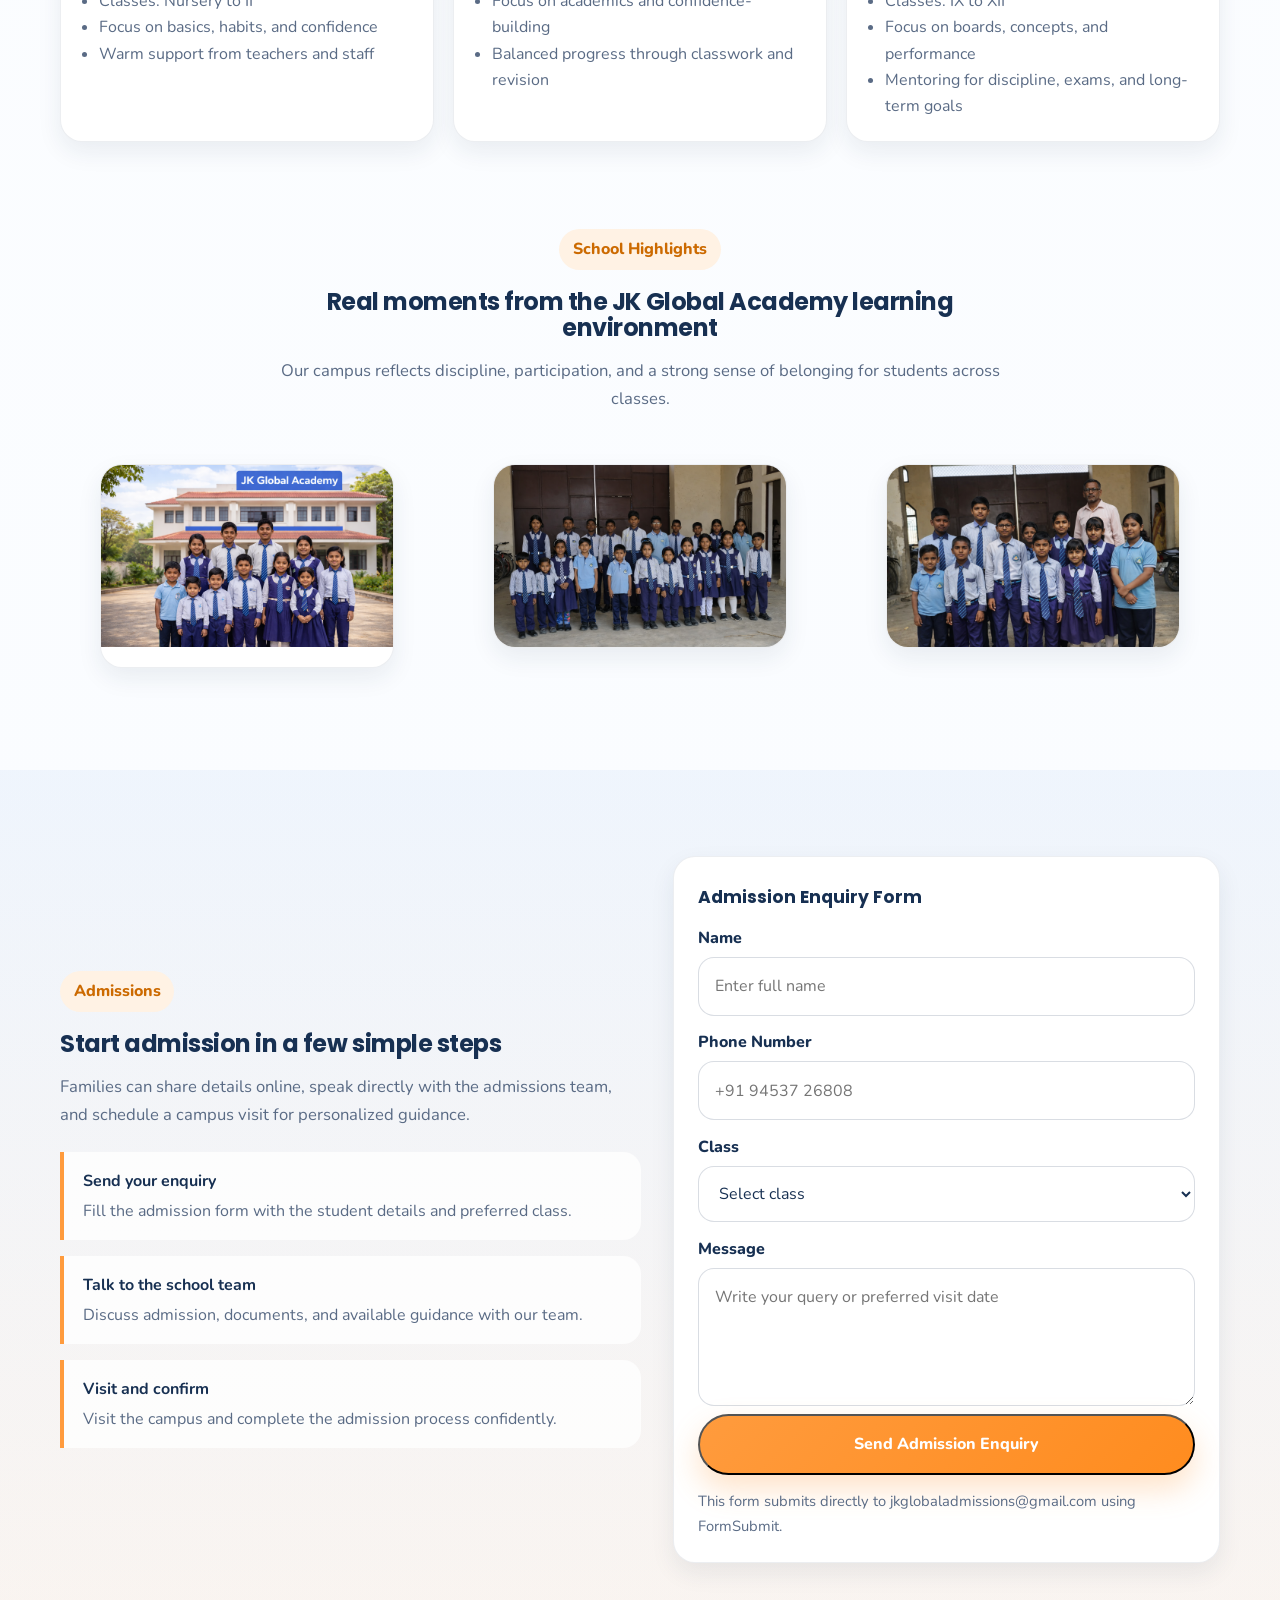
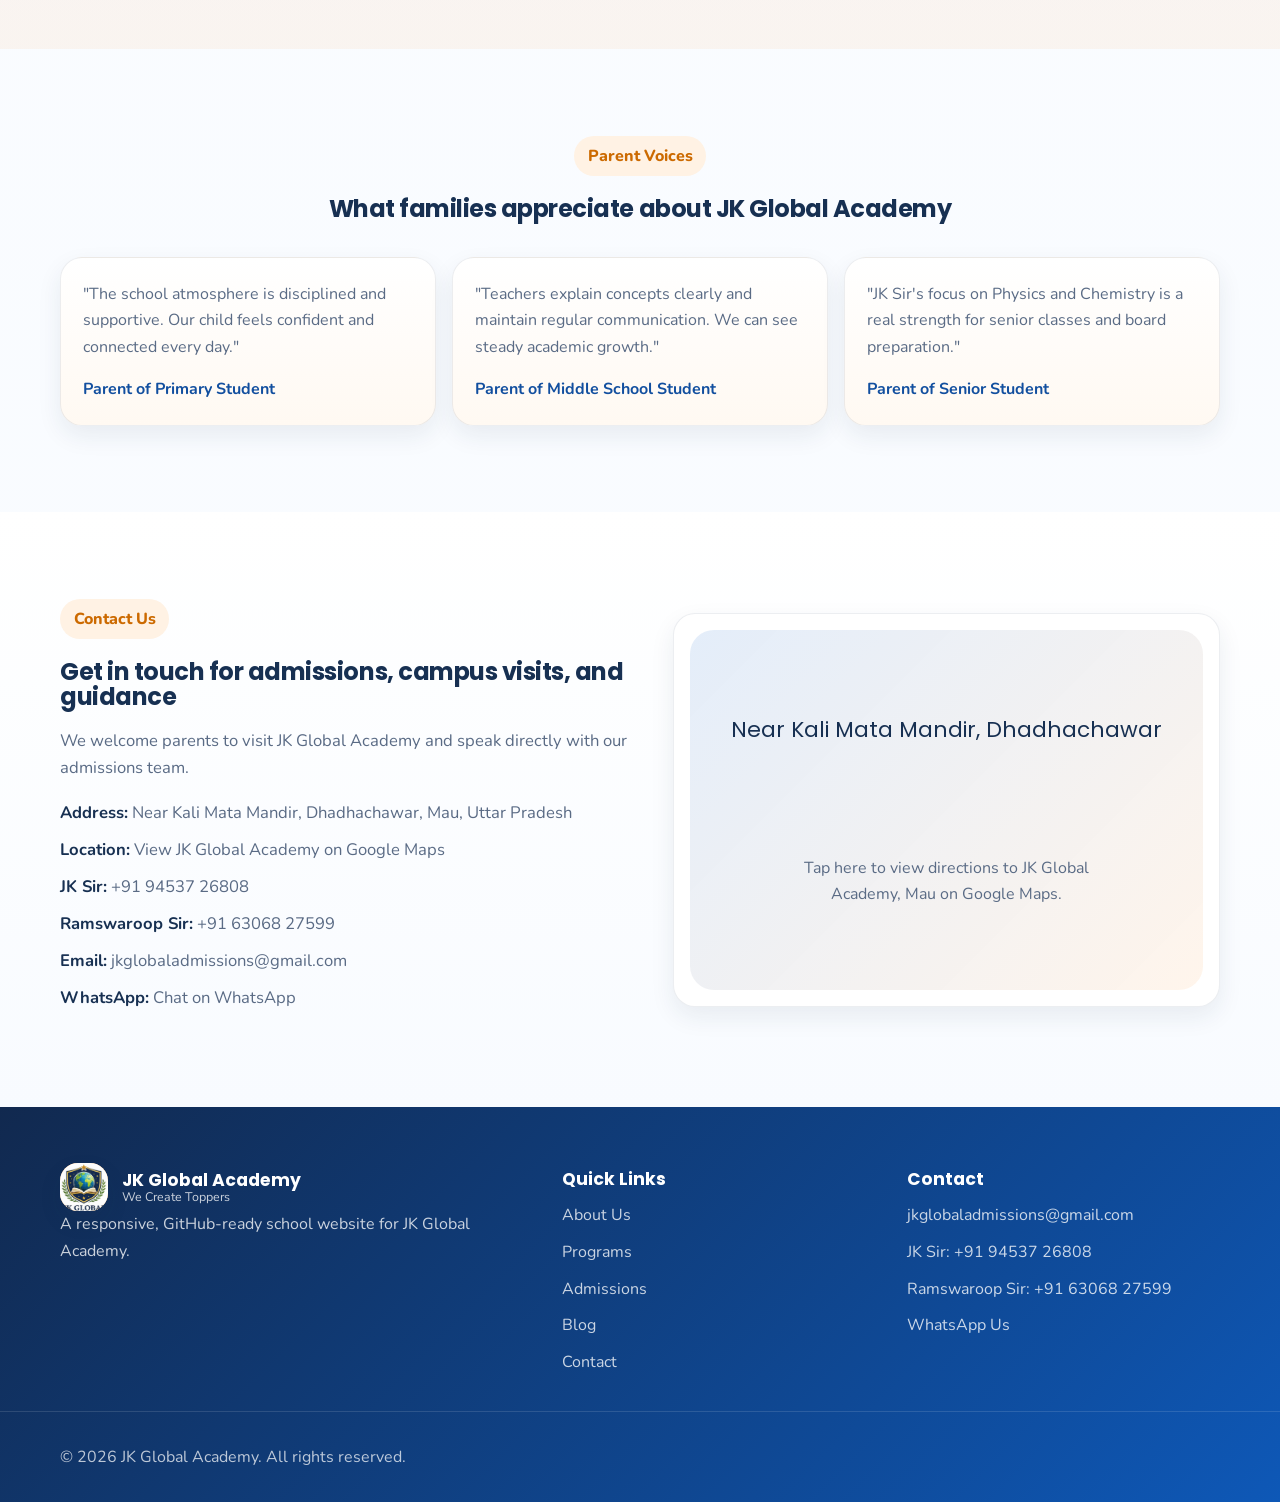
==== commit 30869bdd: "Add SEO crawl files and metadata" ====
--- a/index.html
+++ b/index.html
@@ -7,11 +7,17 @@
   <meta name="description" content="JK Global Academy is a modern school in Mau offering quality education from Nursery to Class XII with strong academics, Physics and Chemistry mentoring, smart classrooms, and student-focused learning.">
   <meta name="keywords" content="JK Global Academy, school in Mau, Nursery to XII school, smart classrooms, Physics Chemistry coaching, school admissions Mau">
   <meta name="theme-color" content="#1f6ed4">
+  <meta name="robots" content="index,follow,max-image-preview:large">
   <meta property="og:title" content="JK Global Academy | Nursery to Class XII School in Mau">
   <meta property="og:description" content="A modern and student-focused school in Mau with strong academics, disciplined learning, and future-ready education from Nursery to Class XII.">
   <meta property="og:type" content="website">
-  <meta property="og:image" content="images/hero-campus.png">
-  <meta property="og:url" content="./index.html">
+  <meta property="og:image" content="https://websiteh063-hue.github.io/jk-global-academy/images/hero-campus.png">
+  <meta property="og:url" content="https://websiteh063-hue.github.io/jk-global-academy/">
+  <meta name="twitter:card" content="summary_large_image">
+  <meta name="twitter:title" content="JK Global Academy | Nursery to Class XII School in Mau">
+  <meta name="twitter:description" content="A modern and student-focused school in Mau with strong academics, disciplined learning, and future-ready education from Nursery to Class XII.">
+  <meta name="twitter:image" content="https://websiteh063-hue.github.io/jk-global-academy/images/hero-campus.png">
+  <link rel="canonical" href="https://websiteh063-hue.github.io/jk-global-academy/">
   <link rel="preconnect" href="https://fonts.googleapis.com">
   <link rel="preconnect" href="https://fonts.gstatic.com" crossorigin>
   <link href="https://fonts.googleapis.com/css2?family=Nunito:wght@400;600;700;800&family=Poppins:wght@500;600;700;800&display=swap" rel="stylesheet">
@@ -22,9 +28,9 @@
       "@type": "School",
       "name": "JK Global Academy",
       "description": "A modern school offering education from Nursery to Class XII in Mau, Uttar Pradesh.",
-      "url": "./index.html",
-      "logo": "images/jk-global-academy-logo.jpeg",
-      "image": "images/hero-campus.png",
+      "url": "https://websiteh063-hue.github.io/jk-global-academy/",
+      "logo": "https://websiteh063-hue.github.io/jk-global-academy/images/jk-global-academy-logo.jpeg",
+      "image": "https://websiteh063-hue.github.io/jk-global-academy/images/hero-campus.png",
       "email": "jkglobaladmissions@gmail.com",
       "telephone": "+91 94537 26808",
       "hasMap": "https://goo.gl/maps/88rn2fQvHPdk5mEs8",
